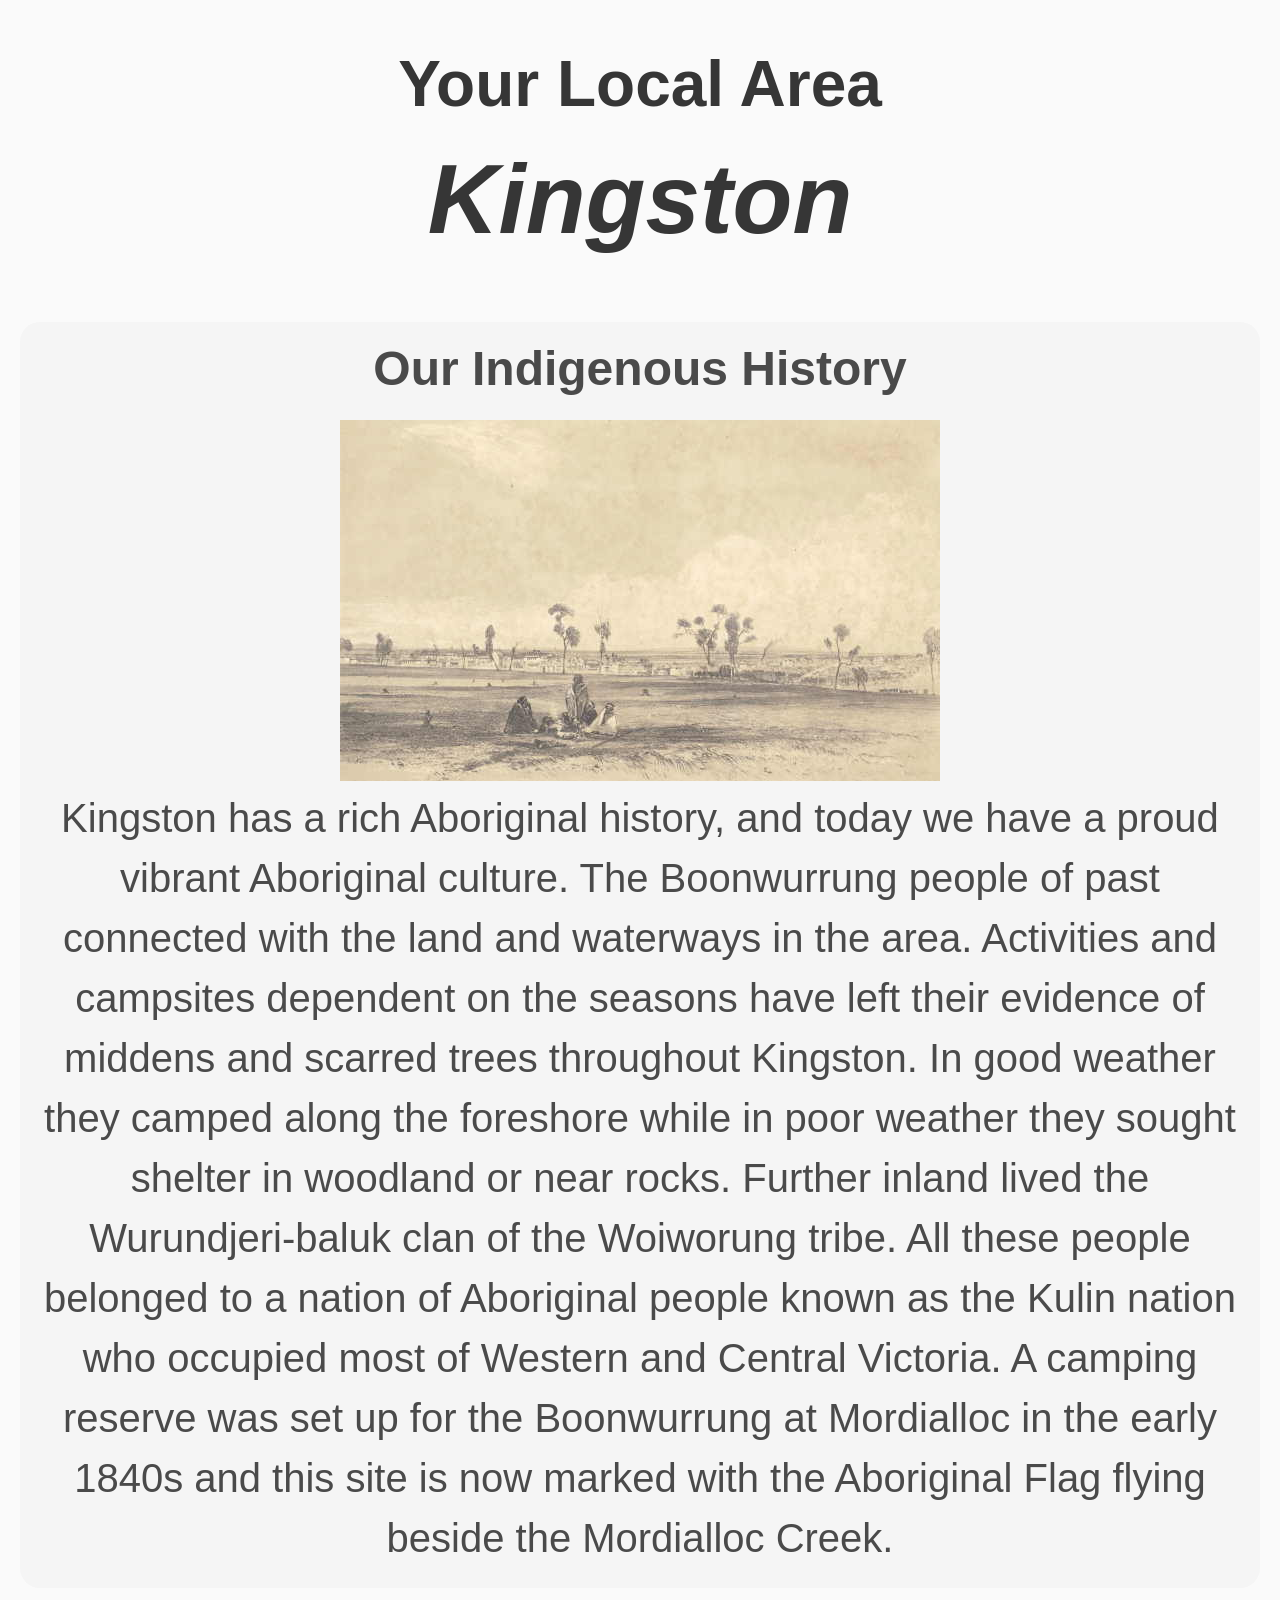
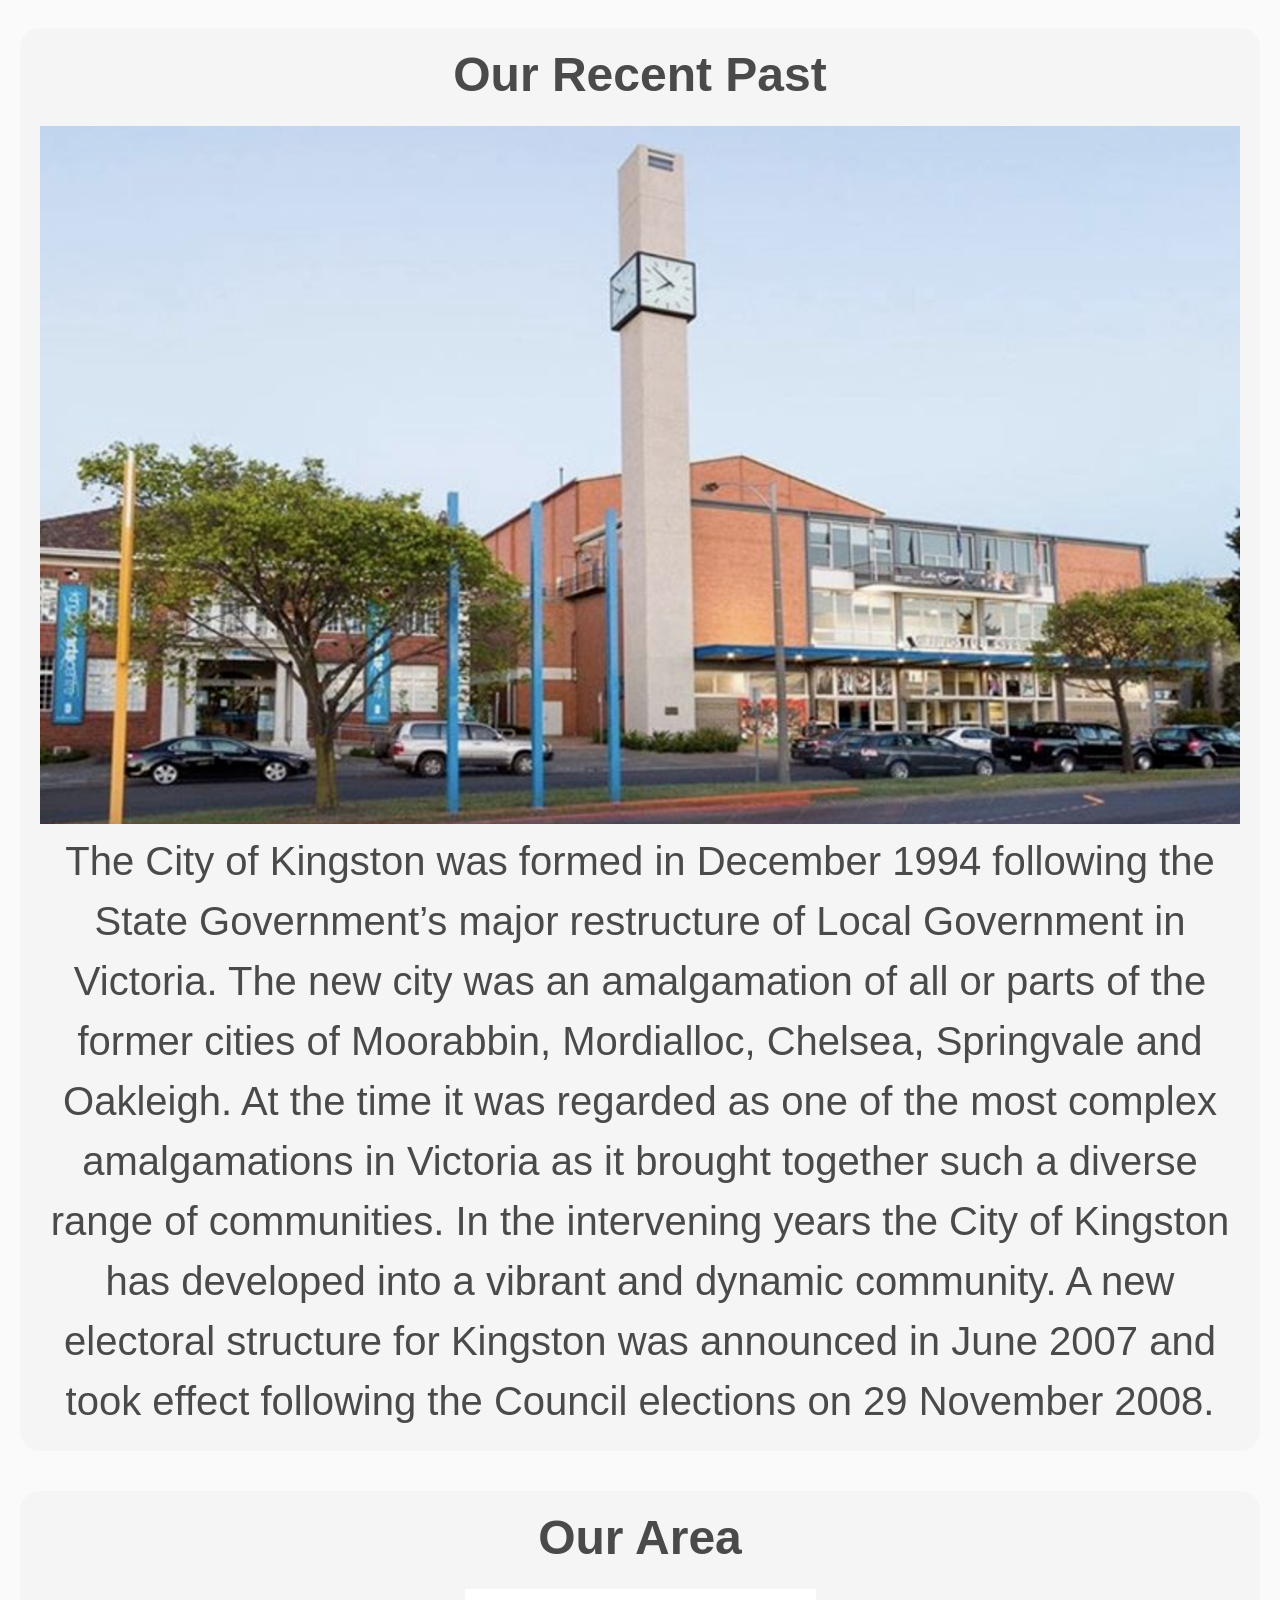
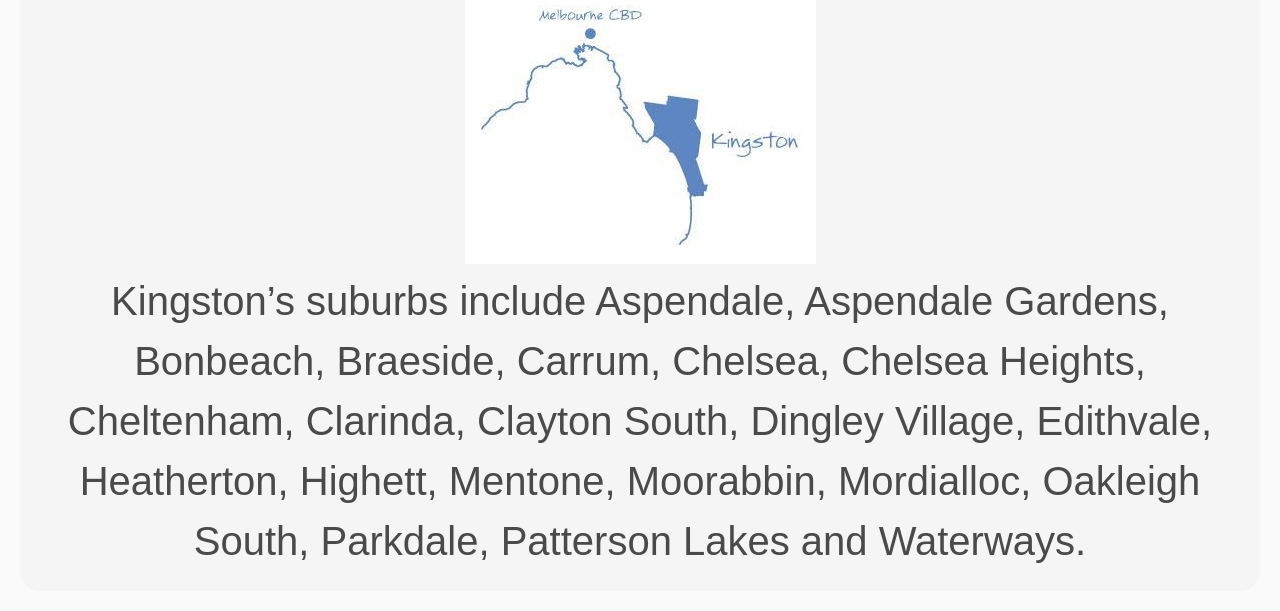
==== about.po.html @ d95e02ee "hacky way of introducing polish language to app" ====
<!doctype html>

<html lang="en">
<head>
  <meta charset="utf-8">

  <title></title>
  <meta name="description" content="Your Local Area">
  <meta name="author" content="Team108">

  <link rel="stylesheet" href="css/bulma.min.css">
  <link rel="stylesheet" href="css/custom.css">

</head>

<body style="text-align: center;">
  <!-- <script src="js/scripts.js"></script> -->

	<div class="hero is-fullheight">

	<section>
		<div class="hero-body">
			<div class="container">
			  <h3 class="title is-3" style="font-size: 64px;">Your Local Area</h3>
			  <h1 class="title is-1" style="font-size: 98px; font-style: bold;"><i>Kingston</i></h1>
			</div>
		</div>
		<div class="tile">
		    <article class="tile is-child notification">
	        	<h1 class="title is-1">Our Indigenous History</h1>
	        	<img src="images/aborigines.jpg"/>
				<p class="is-size-2">
					Kingston has a rich Aboriginal history, and today we have a proud vibrant Aboriginal culture.

					The Boonwurrung people of past connected with the land and waterways in the area. Activities and campsites dependent on the seasons have left their evidence of middens and scarred trees throughout Kingston.  In good weather they camped along the foreshore while in poor weather they sought shelter in woodland or near rocks.

					Further inland lived the Wurundjeri-baluk clan of the Woiworung tribe. All these people belonged to a nation of Aboriginal people known as the Kulin nation who occupied most of Western and Central Victoria. A camping reserve was set up for the Boonwurrung at Mordialloc in the early 1840s and this site is now marked with the Aboriginal Flag flying beside the Mordialloc Creek.
				</p>
	        </article>
		</div>
		<div class="tile">
		    <article class="tile is-child notification">
	        	<h1 class="title is-1">Our Recent Past</h1>
				<img src="images/kingston_council.png"/>
				<p class="is-size-2">
					The City of Kingston was formed in December 1994 following the State Government’s major restructure of Local Government in Victoria. The new city was an amalgamation of all or parts of the former cities of Moorabbin, Mordialloc, Chelsea, Springvale and Oakleigh.
					At the time it was regarded as one of the most complex amalgamations in Victoria as it brought together such a diverse range of communities.

					In the intervening years the City of Kingston has developed into a vibrant and dynamic community. A new electoral structure for Kingston was announced in June 2007 and took effect following the Council elections on 29 November 2008. 
				</p>
	        </article>
		</div>
		<div class="tile">
		    <article class="tile is-child notification">
	        	<h1 class="title is-1">Our Area</h1>
	        	<img src="images/map.jpg"/>
				<p class="is-size-2">
					Kingston’s suburbs include Aspendale, Aspendale Gardens, Bonbeach, Braeside, Carrum, Chelsea, Chelsea Heights, Cheltenham, Clarinda, Clayton South, Dingley Village, Edithvale, Heatherton, Highett, Mentone, Moorabbin, Mordialloc, Oakleigh South, Parkdale, Patterson Lakes and Waterways.
				</p>
	        </article>
		</div>
	</section>

	</div>
  


</body>
</html>
---- css/custom.css ----
body {
	background-color: #fafafa;
}

.tile {
	min-height: 200px;
	padding: 20px;
	border-radius: 20px;
}

.is-thin {
	min-height: 100px;
	border-radius: 50px
}

.border {
	border-style: solid;
	border-width: 3px;
	border-color: black;
}

.hack-notification {
	border-radius: 20px;
	min-height: 3em;
	display: flex;
	align-items: center;
	justify-content: center;
	color: white;
	font-color: white;
	-webkit-text-stroke-width: 1px;
   -webkit-text-stroke-color: black;
}

.notification {
	border-radius: 20px;
	min-height: 3em;
}

.black-text {
	font-color: black;
}

.footer {
    position: fixed;
    left: 0;
    bottom: 0;
    width: 100%;
    color: white;
    text-align: center;
}

.bordered {
	background-color: #e8e8e8;
    border-radius: 20px;
}

.hack-border {
	border-color: #e8e8e8;
	border-style: solid;
	border-width: 0px 10px;
}

.extra-large {
	font-size: 3rem;
	margin-bottom: 15px;
}

.stat-container {
	display: flex;
	align-items: center;
	margin-top: 30px;
}

p > grey {
	color: grey;
}
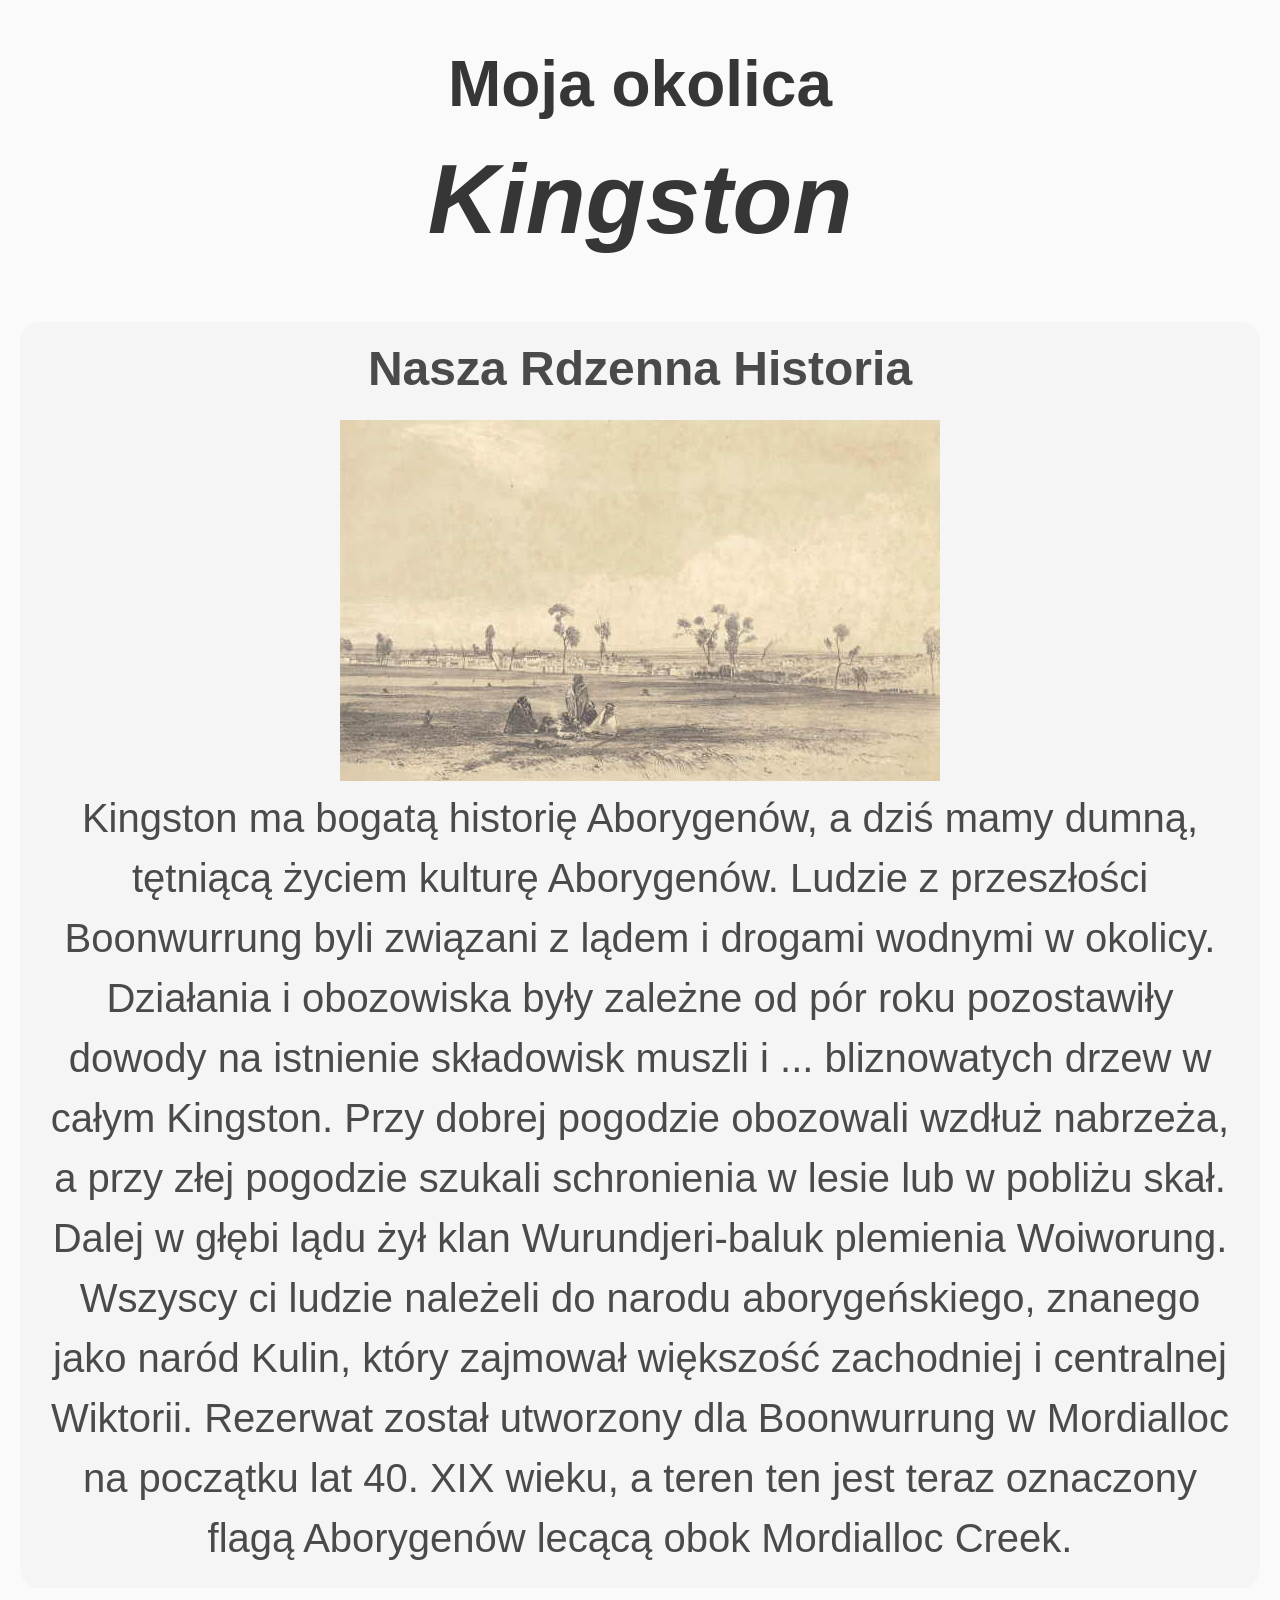
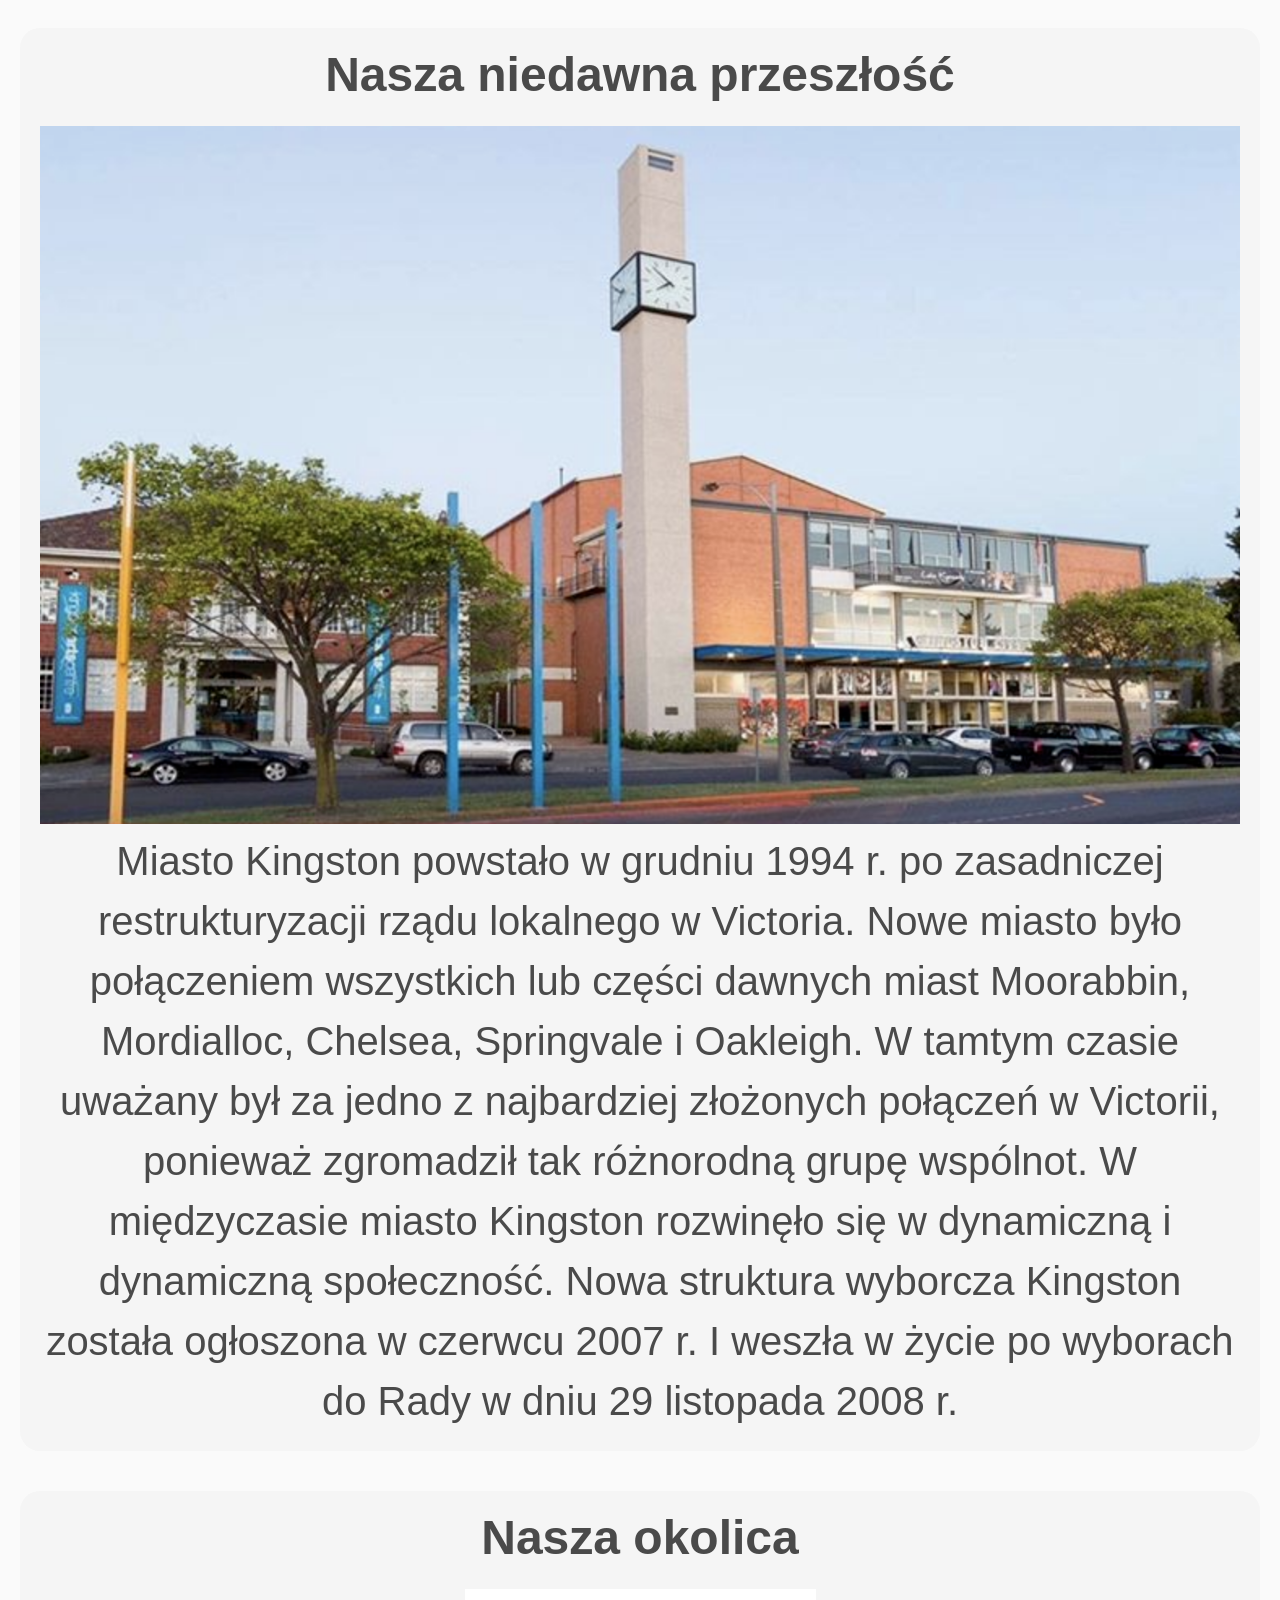
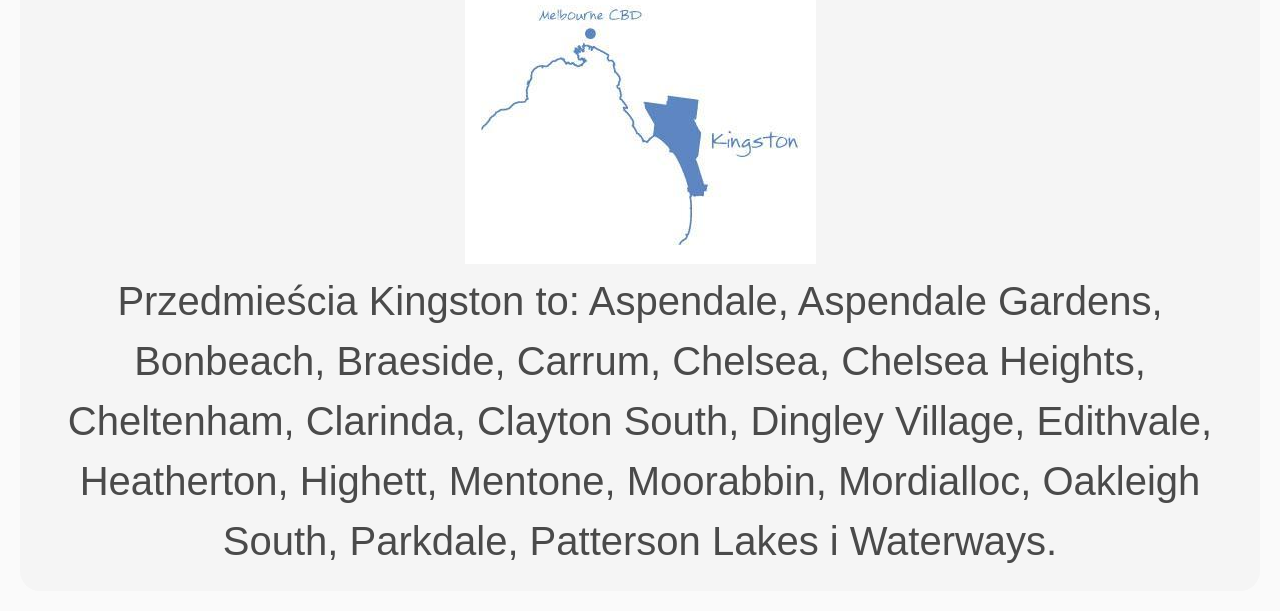
==== commit e35977d1: "Polish translation example" ====
--- a/about.po.html
+++ b/about.po.html
@@ -21,41 +21,45 @@
 	<section>
 		<div class="hero-body">
 			<div class="container">
-			  <h3 class="title is-3" style="font-size: 64px;">Your Local Area</h3>
+			  <h3 class="title is-3" style="font-size: 64px;">Moja okolica</h3>
 			  <h1 class="title is-1" style="font-size: 98px; font-style: bold;"><i>Kingston</i></h1>
 			</div>
 		</div>
 		<div class="tile">
 		    <article class="tile is-child notification">
-	        	<h1 class="title is-1">Our Indigenous History</h1>
+	        	<h1 class="title is-1">Nasza Rdzenna Historia</h1>
 	        	<img src="images/aborigines.jpg"/>
 				<p class="is-size-2">
-					Kingston has a rich Aboriginal history, and today we have a proud vibrant Aboriginal culture.
+					Kingston ma bogatą historię Aborygenów, a dziś mamy dumną, tętniącą życiem kulturę Aborygenów.
 
-					The Boonwurrung people of past connected with the land and waterways in the area. Activities and campsites dependent on the seasons have left their evidence of middens and scarred trees throughout Kingston.  In good weather they camped along the foreshore while in poor weather they sought shelter in woodland or near rocks.
+					Ludzie z przeszłości Boonwurrung byli związani z lądem i drogami wodnymi w okolicy. Działania i obozowiska były zależne od pór roku pozostawiły dowody na istnienie składowisk muszli i ...
 
-					Further inland lived the Wurundjeri-baluk clan of the Woiworung tribe. All these people belonged to a nation of Aboriginal people known as the Kulin nation who occupied most of Western and Central Victoria. A camping reserve was set up for the Boonwurrung at Mordialloc in the early 1840s and this site is now marked with the Aboriginal Flag flying beside the Mordialloc Creek.
+					bliznowatych drzew w całym Kingston. Przy dobrej pogodzie obozowali wzdłuż nabrzeża, a przy złej pogodzie szukali schronienia w lesie lub w pobliżu skał.
+
+					Dalej w głębi lądu żył klan Wurundjeri-baluk plemienia Woiworung. Wszyscy ci ludzie należeli do narodu aborygeńskiego, znanego jako naród Kulin, który zajmował większość zachodniej i centralnej Wiktorii. Rezerwat został utworzony dla Boonwurrung w Mordialloc na początku lat 40. XIX wieku, a teren ten jest teraz oznaczony flagą Aborygenów lecącą obok Mordialloc Creek.
+
 				</p>
 	        </article>
 		</div>
 		<div class="tile">
 		    <article class="tile is-child notification">
-	        	<h1 class="title is-1">Our Recent Past</h1>
+	        	<h1 class="title is-1">Nasza niedawna przeszłość</h1>
 				<img src="images/kingston_council.png"/>
 				<p class="is-size-2">
-					The City of Kingston was formed in December 1994 following the State Government’s major restructure of Local Government in Victoria. The new city was an amalgamation of all or parts of the former cities of Moorabbin, Mordialloc, Chelsea, Springvale and Oakleigh.
-					At the time it was regarded as one of the most complex amalgamations in Victoria as it brought together such a diverse range of communities.
+					Miasto Kingston powstało w grudniu 1994 r. po zasadniczej restrukturyzacji rządu lokalnego w Victoria. Nowe miasto było połączeniem wszystkich lub części dawnych miast Moorabbin, Mordialloc, Chelsea, Springvale i Oakleigh.
 
-					In the intervening years the City of Kingston has developed into a vibrant and dynamic community. A new electoral structure for Kingston was announced in June 2007 and took effect following the Council elections on 29 November 2008. 
+					W tamtym czasie uważany był za jedno z najbardziej złożonych połączeń w Victorii, ponieważ zgromadził tak różnorodną grupę wspólnot.
+
+					W międzyczasie miasto Kingston rozwinęło się w dynamiczną i dynamiczną społeczność. Nowa struktura wyborcza Kingston została ogłoszona w czerwcu 2007 r. I weszła w życie po wyborach do Rady w dniu 29 listopada 2008 r. 
 				</p>
 	        </article>
 		</div>
 		<div class="tile">
 		    <article class="tile is-child notification">
-	        	<h1 class="title is-1">Our Area</h1>
+	        	<h1 class="title is-1">Nasza okolica</h1>
 	        	<img src="images/map.jpg"/>
 				<p class="is-size-2">
-					Kingston’s suburbs include Aspendale, Aspendale Gardens, Bonbeach, Braeside, Carrum, Chelsea, Chelsea Heights, Cheltenham, Clarinda, Clayton South, Dingley Village, Edithvale, Heatherton, Highett, Mentone, Moorabbin, Mordialloc, Oakleigh South, Parkdale, Patterson Lakes and Waterways.
+					Przedmieścia Kingston to: Aspendale, Aspendale Gardens, Bonbeach, Braeside, Carrum, Chelsea, Chelsea Heights, Cheltenham, Clarinda, Clayton South, Dingley Village, Edithvale, Heatherton, Highett, Mentone, Moorabbin, Mordialloc, Oakleigh South, Parkdale, Patterson Lakes i Waterways.
 				</p>
 	        </article>
 		</div>
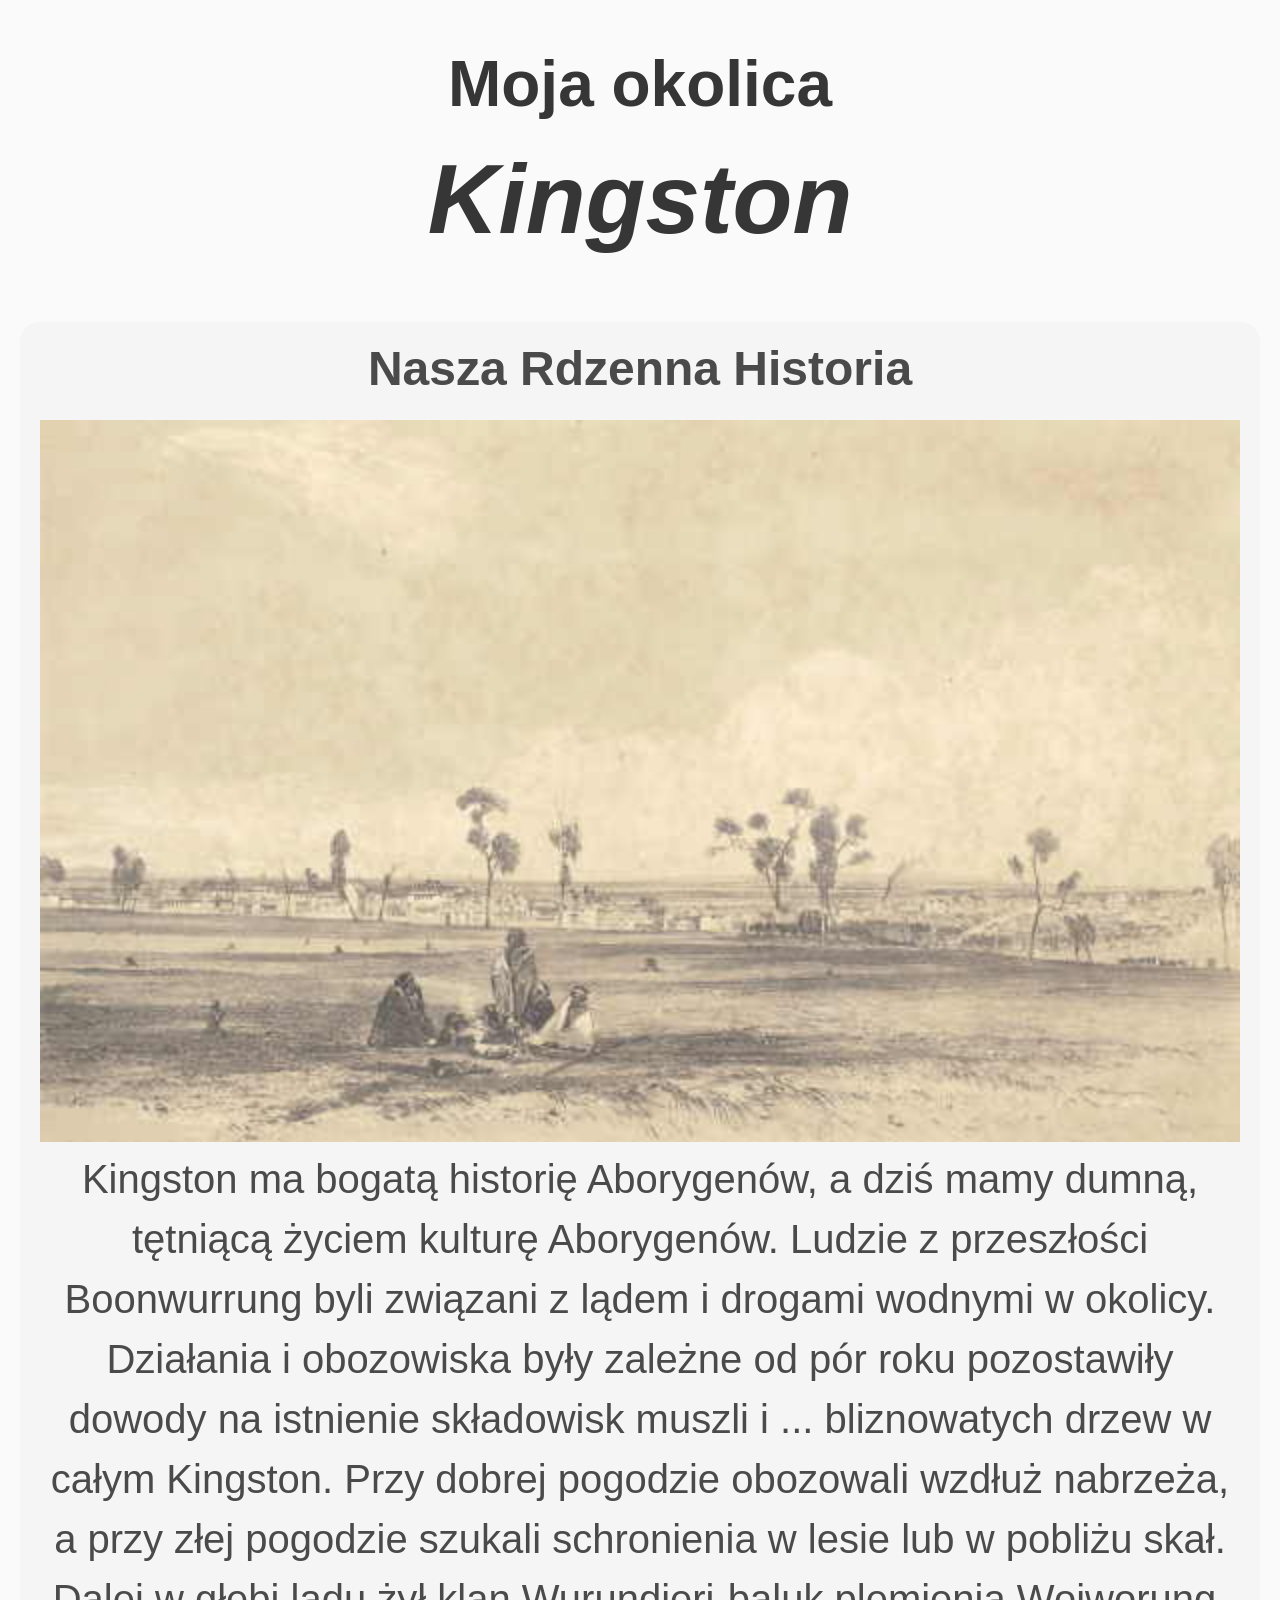
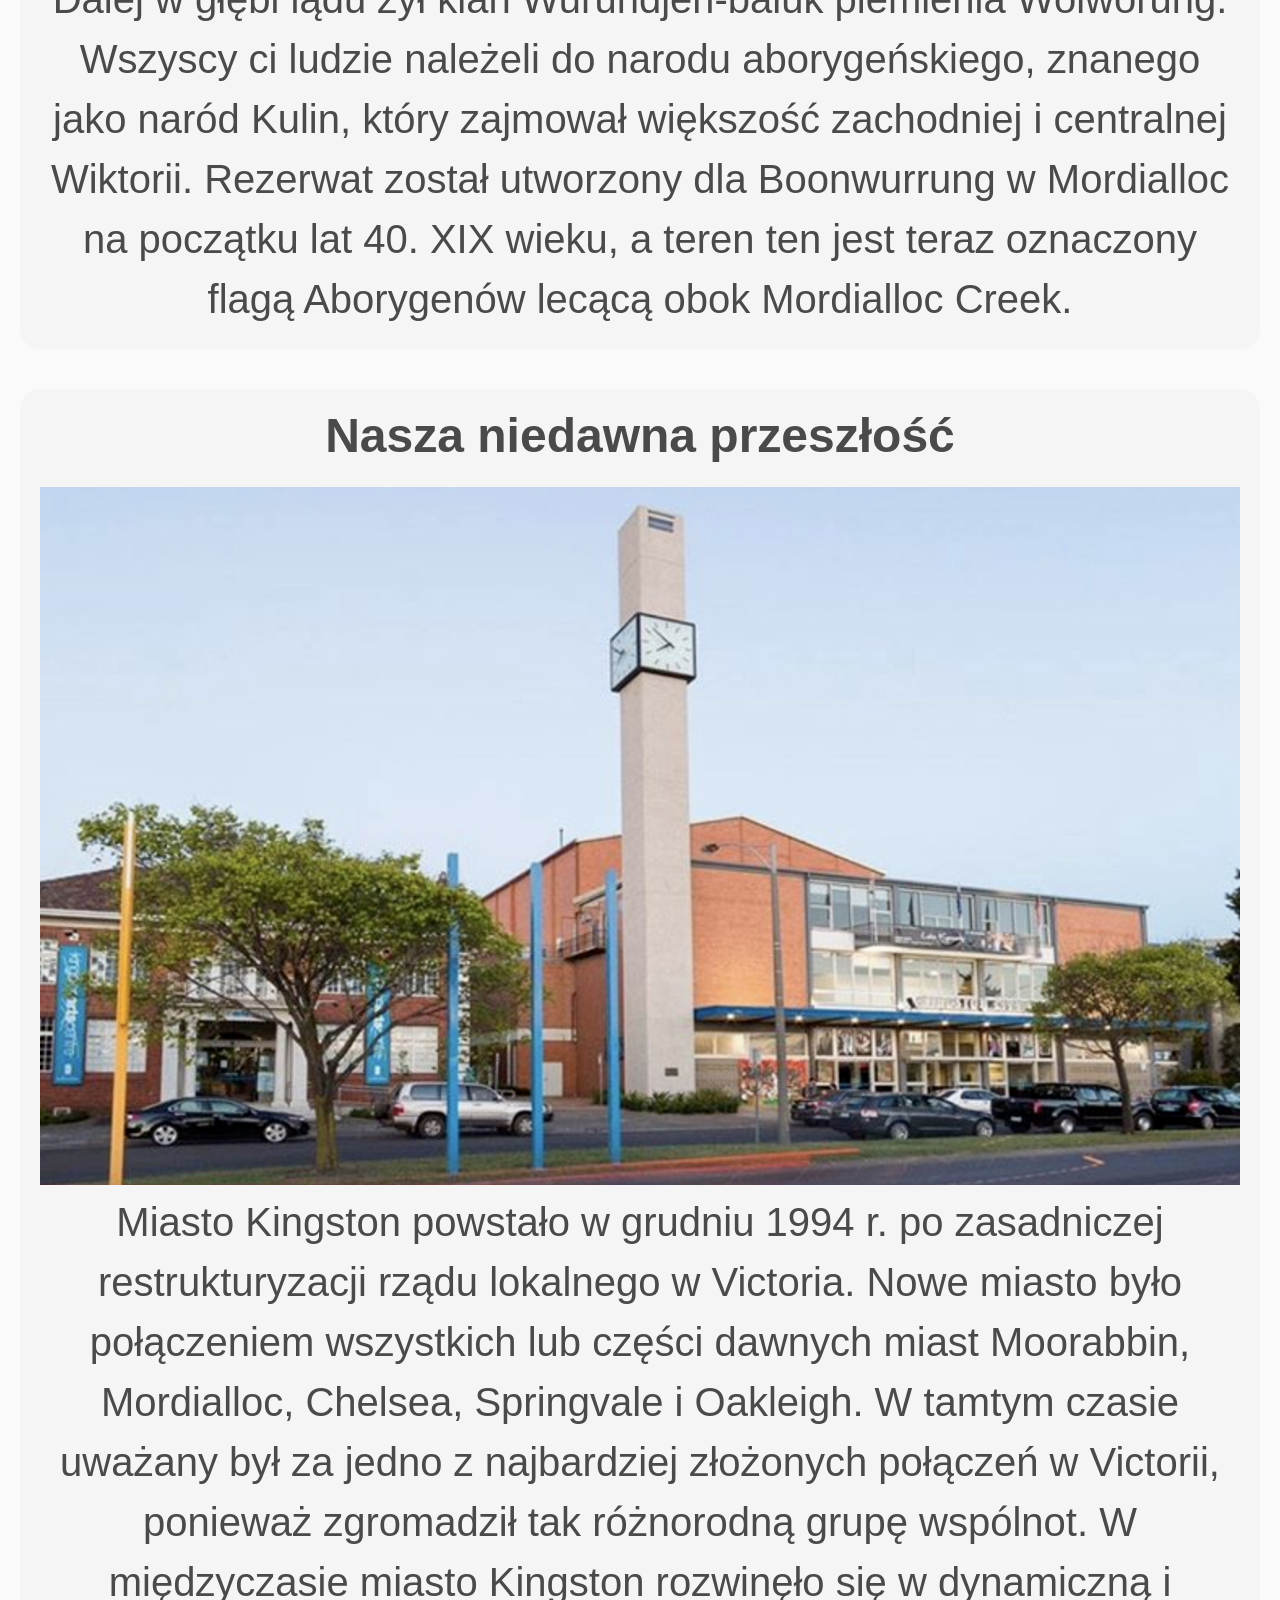
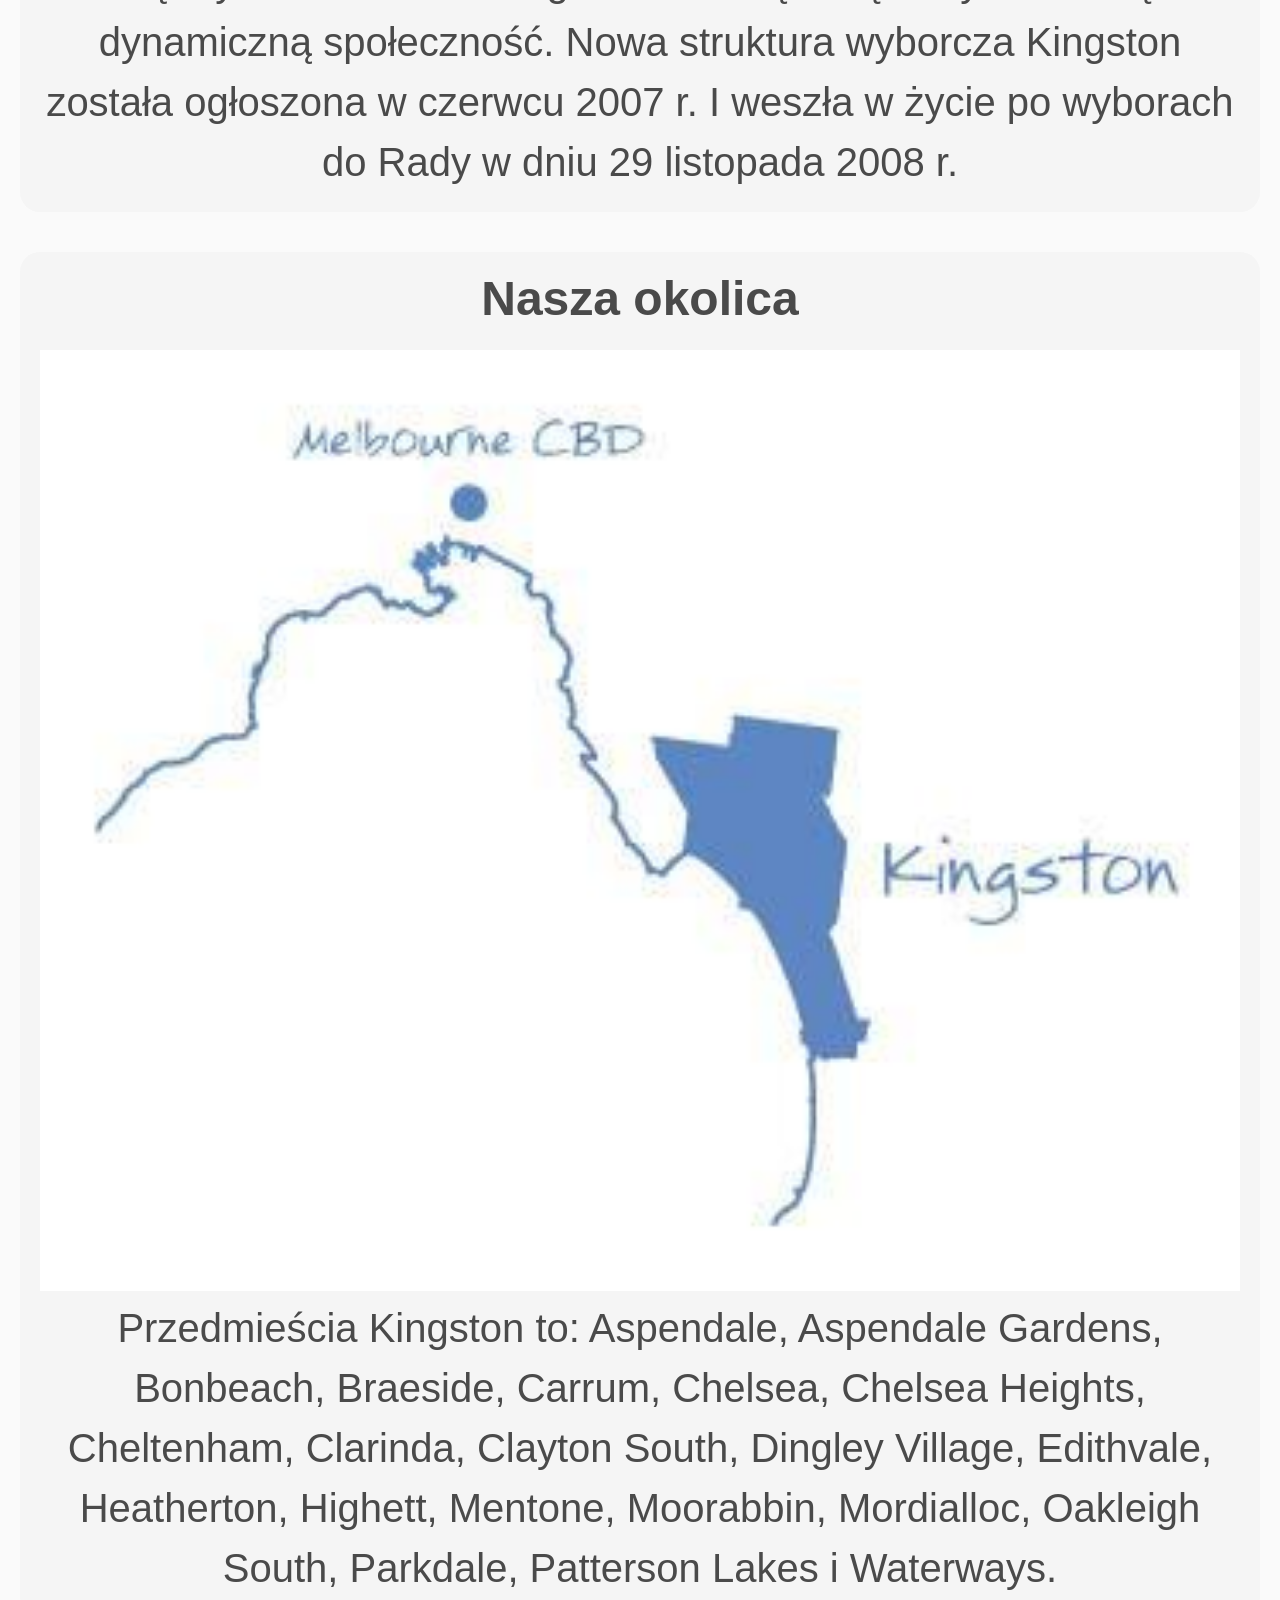
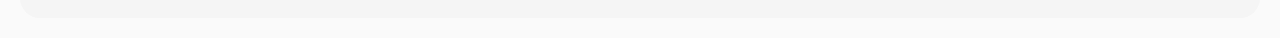
==== commit b8d2ae9b: "final updates (NO MORE TOUCHING)" ====
--- a/about.po.html
+++ b/about.po.html
@@ -28,7 +28,7 @@
 		<div class="tile">
 		    <article class="tile is-child notification">
 	        	<h1 class="title is-1">Nasza Rdzenna Historia</h1>
-	        	<img src="images/aborigines.jpg"/>
+	        	<img src="images/aborigines.jpg" style="min-width: 100%;"/>
 				<p class="is-size-2">
 					Kingston ma bogatą historię Aborygenów, a dziś mamy dumną, tętniącą życiem kulturę Aborygenów.
 
@@ -44,7 +44,7 @@
 		<div class="tile">
 		    <article class="tile is-child notification">
 	        	<h1 class="title is-1">Nasza niedawna przeszłość</h1>
-				<img src="images/kingston_council.png"/>
+				<img src="images/kingston_council.png" style="min-width: 100%;"/>
 				<p class="is-size-2">
 					Miasto Kingston powstało w grudniu 1994 r. po zasadniczej restrukturyzacji rządu lokalnego w Victoria. Nowe miasto było połączeniem wszystkich lub części dawnych miast Moorabbin, Mordialloc, Chelsea, Springvale i Oakleigh.
 
@@ -57,7 +57,7 @@
 		<div class="tile">
 		    <article class="tile is-child notification">
 	        	<h1 class="title is-1">Nasza okolica</h1>
-	        	<img src="images/map.jpg"/>
+	        	<img src="images/map.jpg" style="min-width: 100%;"/>
 				<p class="is-size-2">
 					Przedmieścia Kingston to: Aspendale, Aspendale Gardens, Bonbeach, Braeside, Carrum, Chelsea, Chelsea Heights, Cheltenham, Clarinda, Clayton South, Dingley Village, Edithvale, Heatherton, Highett, Mentone, Moorabbin, Mordialloc, Oakleigh South, Parkdale, Patterson Lakes i Waterways.
 				</p>
--- a/css/custom.css
+++ b/css/custom.css
@@ -31,6 +31,13 @@
    -webkit-text-stroke-color: black;
 }
 
+.bordered-title {
+	color: white;
+	font-color: white;
+	-webkit-text-stroke-width: 1px;
+   -webkit-text-stroke-color: black;
+}
+
 .notification {
 	border-radius: 20px;
 	min-height: 3em;
@@ -47,6 +54,17 @@
     width: 100%;
     color: white;
     text-align: center;
+}
+
+.index-bordered {
+	background-color: #8c8c8c;
+    border-radius: 20px;
+}
+
+.index-hack-border {
+	border-color: #8c8c8c;
+	border-style: solid;
+	border-width: 0px 10px;
 }
 
 .bordered {
